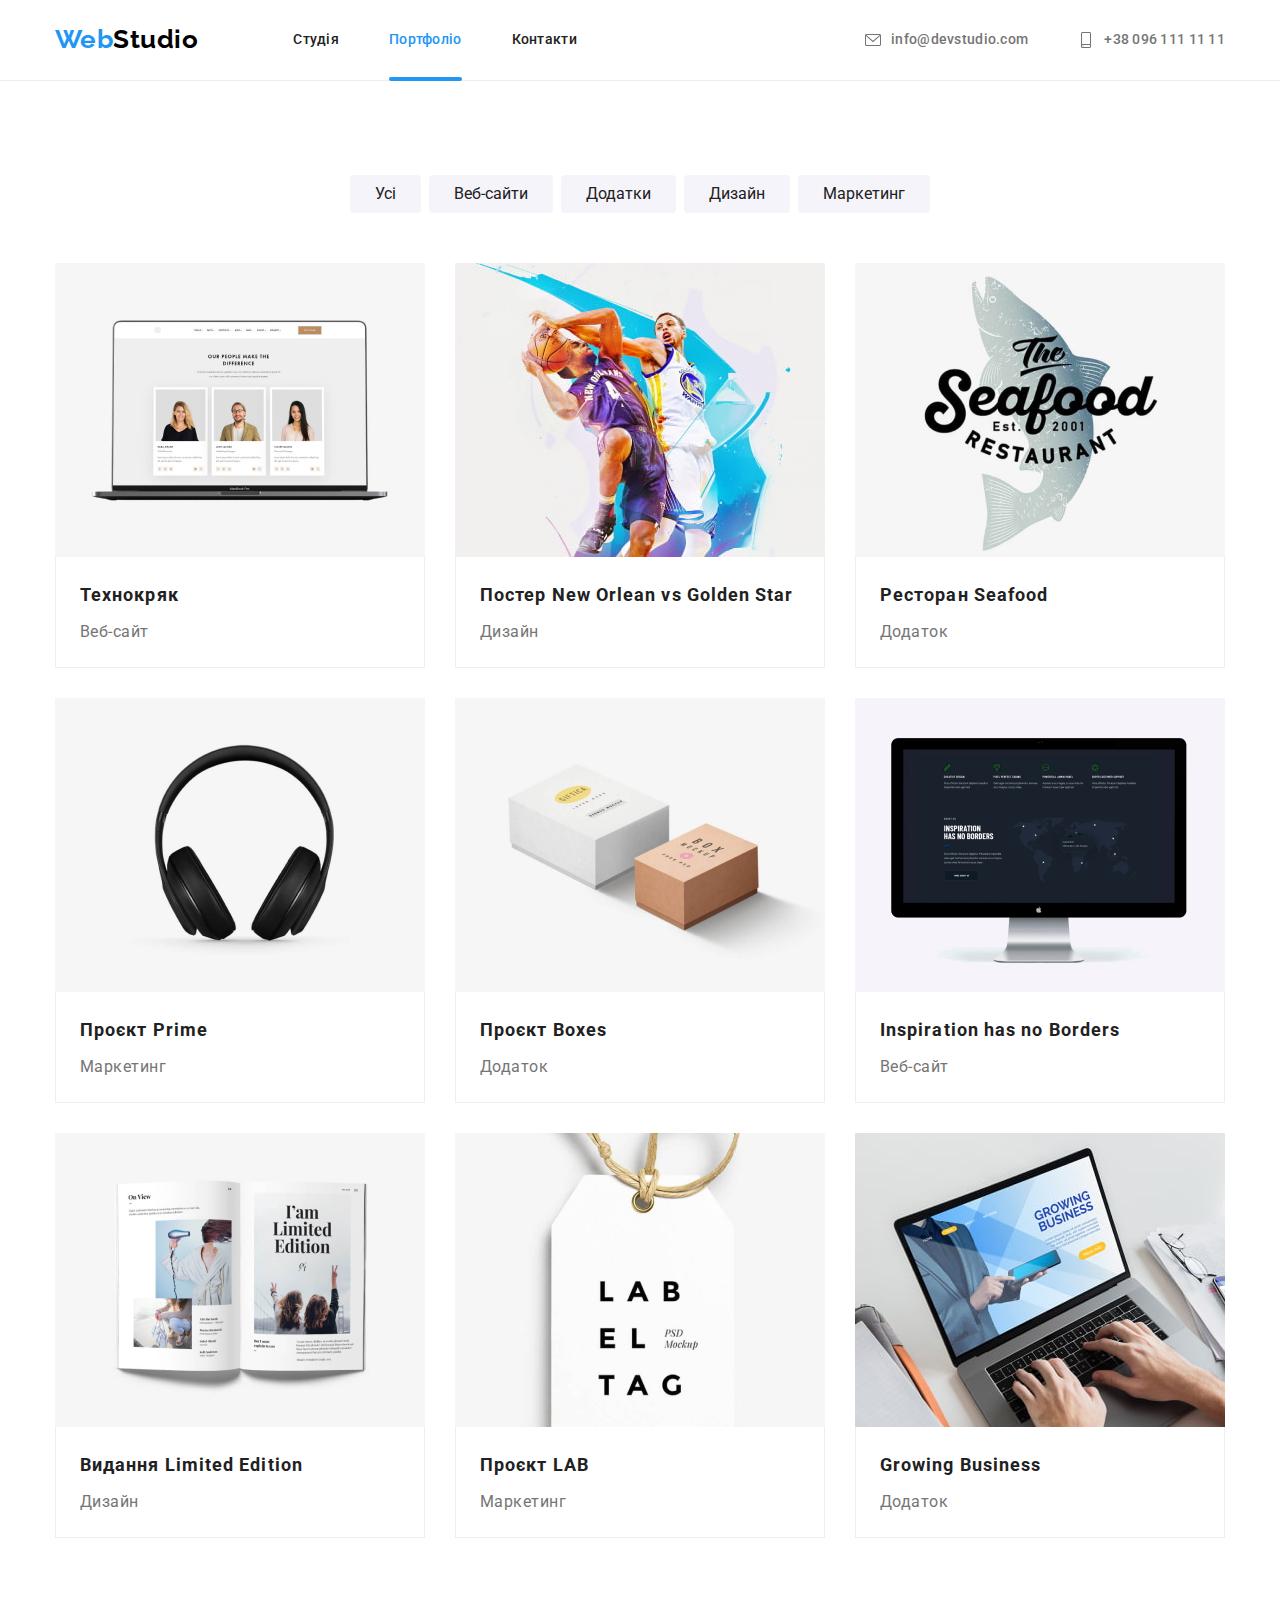
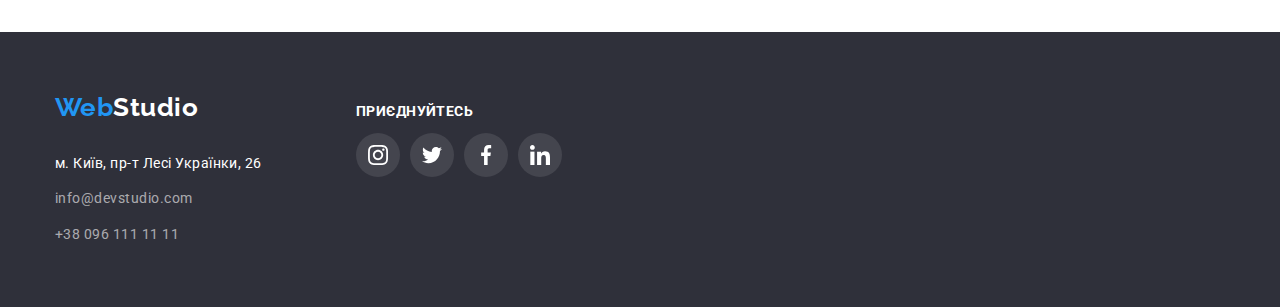
==== portfolio.html @ bc3ecf91 "copy module5" ====
<!DOCTYPE html>
<html lang="uk">
  <head>
    <meta charset="UTF-8" />
    <meta http-equiv="X-UA-Compatible" content="IE=edge" />
    <meta name="viewport" content="width=device-width, initial-scale=1.0" />
    <title>Web studio</title>
    <link rel="preconnect" href="https://fonts.googleapis.com" />
    <link rel="preconnect" href="https://fonts.gstatic.com" crossorigin />
    <link
      href="https://fonts.googleapis.com/css2?family=Raleway:wght@700&family=Roboto:wght@400;500;700;900&display=swap"
      rel="stylesheet"
    />
    <link
      rel="stylesheet"
      href="https://cdnjs.cloudflare.com/ajax/libs/modern-normalize/1.0.0/modern-normalize.min.css"
    />
    <link rel="stylesheet" href="./css/styles.css" />
  </head>

  <body>
    <header class="page-header">
      <div class="container">
        <nav class="page-nav">
          <a href="./index.html" class="logo"
            >Web<span class="logo-black">Studio</span></a
          >
          <ul class="site-nav list">
            <li class="site-nav-item">
              <a href="./index.html" class="link">Студія</a>
            </li>
            <li class="site-nav-item">
              <a href="./portfolio.html" class="link current">Портфоліо</a>
            </li>
            <li class="site-nav-item"><a href="#" class="link">Контакти</a></li>
          </ul>
        </nav>

        <ul class="auth-nav list">
          <li class="auth-nav-item">
            <a href="meilto:info@devstudio.com" class="link">
              <svg class="auth-nav-icon" width="16" height="16">
                <use href="./images/sprite.svg#envelope"></use>
              </svg>
              info@devstudio.com</a
            >
          </li>
          <li class="auth-nav-item">
            <a href="tel:+380961111111" class="link">
              <svg class="auth-nav-icon" width="16" height="16">
                <use href="./images/sprite.svg#smartphone"></use>
              </svg>
              +38 096 111 11 11</a
            >
          </li>
        </ul>
      </div>
    </header>

    <main>
      <section class="page-portfolio">
        <div class="container">
          <h1 class="visually-hidden">Наші роботи</h1>

          <!-- Фільтри -->
          <ul class="page-filter list">
            <li><button type="button" class="filters-button">Усі</button></li>
            <li>
              <button type="button" class="filters-button">Веб-сайти</button>
            </li>
            <li>
              <button type="button" class="filters-button">Додатки</button>
            </li>
            <li>
              <button type="button" class="filters-button">Дизайн</button>
            </li>
            <li>
              <button type="button" class="filters-button">Маркетинг</button>
            </li>
          </ul>

          <!-- Роботи -->
          <ul class="page-works list">
            <li class="works-item">
              <a href="#" class="works-link">
                <img
                  src="./images/project1.jpg"
                  alt="Технокряк"
                  width="370"
                  height="294"
                  class="no-gap"
                />
                <div class="works-wrap">
                  <div class="works-overlay">
                    <p class="overlay-text">
                      Ресурс пропонує комплексні пропозиції з різним рівнем
                      функціоналу та сервісів. Все це дозволить відвідувачу
                      отримати вичерпні відомості про компанію чи приватну
                      особу.
                    </p>
                  </div>
                </div>

                <div class="works-desc-box">
                  <h2 class="works-title">Технокряк</h2>
                  <p class="works-text">Веб-сайт</p>
                </div>
              </a>
            </li>
            <li class="works-item">
              <a href="#" class="works-link">
                <img
                  src="./images/project2.jpg"
                  alt="Постер New Orlean vs Golden Star"
                  width="370"
                  height="294"
                  class="no-gap"
                />
                <div class="works-wrap">
                  <div class="works-overlay">
                    <p class="overlay-text">
                      Ресурс пропонує комплексні пропозиції з різним рівнем
                      функціоналу та сервісів. Все це дозволить відвідувачу
                      отримати вичерпні відомості про компанію чи приватну
                      особу.
                    </p>
                  </div>
                </div>
                <div class="works-desc-box">
                  <h2 class="works-title">Постер New Orlean vs Golden Star</h2>
                  <p class="works-text">Дизайн</p>
                </div>
              </a>
            </li>
            <li class="works-item">
              <a href="#" class="works-link">
                <img
                  src="./images/project3.jpg"
                  alt="Ресторан Seafood"
                  width="370"
                  height="294"
                  class="no-gap"
                />
                <div class="works-wrap">
                  <div class="works-overlay">
                    <p class="overlay-text">
                      Ресурс пропонує комплексні пропозиції з різним рівнем
                      функціоналу та сервісів. Все це дозволить відвідувачу
                      отримати вичерпні відомості про компанію чи приватну
                      особу.
                    </p>
                  </div>
                </div>
                <div class="works-desc-box">
                  <h2 class="works-title">Ресторан Seafood</h2>
                  <p class="works-text">Додаток</p>
                </div>
              </a>
            </li>
            <li class="works-item">
              <a href="#" class="works-link">
                <img
                  src="./images/project4.jpg"
                  alt="Проєкт Prime"
                  width="370"
                  height="294"
                  class="no-gap"
                />
                <div class="works-wrap">
                  <div class="works-overlay">
                    <p class="overlay-text">
                      Ресурс пропонує комплексні пропозиції з різним рівнем
                      функціоналу та сервісів. Все це дозволить відвідувачу
                      отримати вичерпні відомості про компанію чи приватну
                      особу.
                    </p>
                  </div>
                </div>
                <div class="works-desc-box">
                  <h2 class="works-title">Проєкт Prime</h2>
                  <p class="works-text">Маркетинг</p>
                </div>
              </a>
            </li>
            <li class="works-item">
              <a href="#" class="works-link">
                <img
                  src="./images/project5.jpg"
                  alt="Проєкт Boxes"
                  width="370"
                  height="294"
                  class="no-gap"
                /><div class="works-wrap">
                  <div class="works-overlay">
                    <p class="overlay-text">
                      Ресурс пропонує комплексні пропозиції з різним рівнем
                      функціоналу та сервісів. Все це дозволить відвідувачу
                      отримати вичерпні відомості про компанію чи приватну
                      особу.
                    </p>
                  </div>
                </div>
                <div class="works-desc-box">
                  <h2 class="works-title">Проєкт Boxes</h2>
                  <p class="works-text">Додаток</p>
                </div>
              </a>
            </li>
            <li class="works-item">
              <a href="#" class="works-link">
                <img
                  src="./images/project6.jpg"
                  alt="Inspiration has no Borders"
                  width="370"
                  height="294"
                  class="no-gap"
                />
                <div class="works-wrap">
                  <div class="works-overlay">
                    <p class="overlay-text">
                      Ресурс пропонує комплексні пропозиції з різним рівнем
                      функціоналу та сервісів. Все це дозволить відвідувачу
                      отримати вичерпні відомості про компанію чи приватну
                      особу.
                    </p>
                  </div>
                </div>
                <div class="works-desc-box">
                  <h2 class="works-title">Inspiration has no Borders</h2>
                  <p class="works-text">Веб-сайт</p>
                </div>
              </a>
            </li>
            <li class="works-item">
              <a href="#" class="works-link">
                <img
                  src="./images/project7.jpg"
                  alt="Видання Limited Edition"
                  width="370"
                  height="294"
                  class="no-gap"
                />
                <div class="works-wrap">
                  <div class="works-overlay">
                    <p class="overlay-text">
                      Ресурс пропонує комплексні пропозиції з різним рівнем
                      функціоналу та сервісів. Все це дозволить відвідувачу
                      отримати вичерпні відомості про компанію чи приватну
                      особу.
                    </p>
                  </div>
                </div>
                <div class="works-desc-box">
                  <h2 class="works-title">Видання Limited Edition</h2>
                  <p class="works-text">Дизайн</p>
                </div>
              </a>
            </li>
            <li class="works-item">
              <a href="#" class="works-link">
                <img
                  src="./images/project8.jpg"
                  alt="Проєкт LAB"
                  width="370"
                  height="294"
                  class="no-gap"
                />
                <div class="works-wrap">
                  <div class="works-overlay">
                    <p class="overlay-text">
                      Ресурс пропонує комплексні пропозиції з різним рівнем
                      функціоналу та сервісів. Все це дозволить відвідувачу
                      отримати вичерпні відомості про компанію чи приватну
                      особу.
                    </p>
                  </div>
                </div>
                <div class="works-desc-box">
                  <h2 class="works-title">Проєкт LAB</h2>
                  <p class="works-text">Маркетинг</p>
                </div>
              </a>
            </li>
            <li class="works-item">
              <a href="#" class="works-link">
                <img
                  src="./images/project9.jpg"
                  alt="Growing Business"
                  width="370"
                  height="294"
                  class="no-gap"
                />
                <div class="works-wrap">
                  <div class="works-overlay">
                    <p class="overlay-text">
                      Ресурс пропонує комплексні пропозиції з різним рівнем
                      функціоналу та сервісів. Все це дозволить відвідувачу
                      отримати вичерпні відомості про компанію чи приватну
                      особу.
                    </p>
                  </div>
                </div>
                <div class="works-desc-box">
                  <h2 class="works-title">Growing Business</h2>
                  <p class="works-text">Додаток</p>
                </div>
              </a>
            </li>
          </ul>
        </div>
      </section>
    </main>

    <!-- Футер з адресою -->
    <footer class="footer">
      <div class="container">
        <div>
          <a href="./index.html" class="logo"
            >Web<span class="logo-white">Studio</span></a
          >
          <address>
            <ul class="list">
              <li>
                <a
                  href="https://goo.gl/maps/CPtrU1FHBa2aNyZL9"
                  target="_blank"
                  rel="noopener noreferrer nofollow"
                  class="adress-link"
                >
                  м. Київ, пр-т Лесі Українки, 26</a
                >
              </li>
              <li>
                <a href="mailto:info@devstudio.com" class="mail-link"
                  >info@devstudio.com</a
                >
              </li>
              <li>
                <a href="tel:+380961111111" class="tel-link"
                  >+38 096 111 11 11</a
                >
              </li>
            </ul>
          </address>
        </div>

        <div class="footer-socials">
          <p>приєднуйтесь</p>
          <ul class="list">
            <li>
              <a class="socials-link" href="#"
                ><svg class="socials-icon" width="20" height="20">
                  <use href="./images/sprite.svg#instagram"></use>
                </svg>
              </a>
            </li>
            <li>
              <a class="socials-link" href="#"
                ><svg class="socials-icon" width="20" height="20">
                  <use href="./images/sprite.svg#twitter"></use>
                </svg>
              </a>
            </li>
            <li>
              <a class="socials-link" href="#"
                ><svg class="socials-icon" width="20" height="20">
                  <use href="./images/sprite.svg#facebook"></use>
                </svg>
              </a>
            </li>
            <li>
              <a class="socials-link" href="#"
                ><svg class="socials-icon" width="20" height="20">
                  <use href="./images/sprite.svg#linkedin"></use>
                </svg>
              </a>
            </li>
          </ul>
        </div>
      </div>
    </footer>
  </body>
</html>
---- css/styles.css ----
:root {
  --font-color: #757575;
  --title-font-color: #212121;
  --site-accent-color: #2196f3;
  --bg-active-button: #188ce8;
  --logo-color-white: #ffffff;
  --logo-color-black: #000000;
  --hero-title-color: #ffffff;
  --background-color: #ffffff;
  --hero-background-color: #2f303a;
  --team-background-color: #f5f4fa;
  --icon-fill-color: #afb1b8;
  --page-transition: 250ms cubic-bezier(0.4, 0, 0.2, 1);
}
body {
  font-family: 'Roboto', sans-serif;
  color: var(--font-color);
  letter-spacing: 0.03em;
  background-color: var(--background-color);
}
.list {
  margin: 0;
  padding-left: 0;
  list-style-type: none;
}
.visually-hidden {
  position: absolute;
  white-space: nowrap;
  width: 1px;
  height: 1px;
  overflow: hidden;
  border: 0;
  padding: 0;
  clip: rect(0 0 0 0);
  clip-path: inset(50%);
  margin: -1px;
}
.no-gap {
  display: block;
}
.container {
  width: 1200px;
  padding-left: 15px;
  padding-right: 15px;
  margin-left: auto;
  margin-right: auto;
}

/* header, nav, auth */
.page-header {
  border-bottom: 1px solid #ececec;
}
.page-header > .container {
  display: flex;
  justify-content: space-between;
  align-items: center;
}
.page-nav {
  display: flex;
  gap: 95px;
  align-items: center;
}
.logo {
  font-family: 'Raleway';
  font-weight: 700;
  font-size: 26px;
  line-height: 1.2;
  text-decoration: none;
  color: var(--site-accent-color);
}
.page-nav .logo {
  display: inline-block;
  padding-top: 24px;
  padding-bottom: 25px;
}
.logo-black {
  color: var(--logo-color-black);
}
.logo-white {
  color: var(--logo-color-white);
}
.link {
  font-weight: 500;
  font-size: 14px;
  line-height: 1.14;
  letter-spacing: 0.02em;
  text-decoration-line: none;
}
.page-header .link {
  display: inline-block;
  padding-top: 32px;
  padding-bottom: 32px;
}
.site-nav {
  display: flex;
  gap: 50px;
}
.auth-nav {
  display: flex;
  gap: 50px;
}
.site-nav .link {
  position: relative;
  color: var(--title-font-color);
  transition: color var(--page-transition);
}
.auth-nav .link {
  color: var(--font-color);
  display: flex;
  align-items: center;
  gap: 10px;
  transition: color var(--page-transition);
}
.site-nav .link:hover,
.site-nav .link:focus,
.site-nav .current,
.auth-nav .link:hover,
.auth-nav .link:focus {
  color: var(--site-accent-color);
}
.site-nav .current::after {
position: absolute;
content: '';
display:block;
width: 100%;
height: 4px;
background: var(--site-accent-color);
border-radius: 2px;
bottom: -1px;
}

.auth-nav-icon {
  fill: currentColor;
}
.auth-nav-icon:hover {
  fill: var(--site-accent-color);
}
/* hero */
.hero {
  background-color: var(--hero-background-color);
  padding-top: 200px;
  padding-bottom: 200px;
  width: 1600px;
  margin-left: auto;
  margin-right: auto;
  background-image: -webkit-linear-gradient(
      rgba(47, 48, 58, 0.4),
      rgba(47, 48, 58, 0.4)
    ),
    url(../images/hero-bg.jpg);
  background-repeat: no-repeat;
  background-position: center;
}
.hero > .container {
  text-align: center;
}
.hero-title {
  width: 696px;
  font-weight: 900;
  font-size: 44px;
  line-height: 1.36;
  letter-spacing: 0.06em;
  text-transform: uppercase;
  color: var(--hero-title-color);
  margin-right: auto;
  margin-left: auto;
  margin-top: 0;
  margin-bottom: 30px;
}
.hero-button {
  font-family: inherit;
  padding: 10px 24px;
  background-color: var(--site-accent-color);
  box-shadow: 0px 4px 4px rgba(0, 0, 0, 0.15);
  border-radius: 4px;
  font-weight: 700;
  font-size: 16px;
  line-height: 1.88;
  letter-spacing: 0.06em;
  text-align: center;
  color: var(--hero-title-color);
  cursor: pointer;
  border: none;
  transition: background-color var(--page-transition);
}
.hero-button:hover,
.hero-button:focus {
  background-color: var(--bg-active-button);
}

/* features */
.features {
  padding-top: 94px;
}
.features-list {
  display: flex;
  gap: 30px;
}
.features-list > li {
  flex-basis: calc((100% - 3 * 30px) / 4);
}
.features-title {
  font-size: 14px;
  line-height: 1.14;
  text-transform: uppercase;
  color: var(--title-font-color);
  margin-top: 0;
  margin-bottom: 10px;
}
.features-text {
  font-size: 14px;
  line-height: 1.71;
  margin: 0;
}
.features .thumb {
  width: 270px;
  height: 120px;
  background: var(--team-background-color);
  border-radius: 4px;
  margin-bottom: 30px;
  display: flex;
  justify-content: center;
  align-items: center;
}

/* Box */
.box {
  padding-top: 94px;
  padding-bottom: 94px;
}
.box .list {
  display: flex;
  gap: 30px;
}
.box-list-item {
  position: relative;
  flex-basis: calc((100% - 3 * 30px) / 4);
}
.box-list-item > div {
  position: absolute;
  bottom: 0;
  width: 100%;
  
  background: rgba(47, 48, 58, 0.8);
  padding-top: 27px;
  padding-bottom: 27px;
  
}
.box-list-item p {
font-weight: 700;
font-size: 14px;
line-height: calc(16/14);
text-transform: uppercase;
color: var(--hero-title-color);
margin-top: 0;
margin-bottom: 0;
text-align: center;
}
/* team */
.team {
  background-color: var(--team-background-color);
  padding: 94px 0px;
}
.box-title,
.team-title {
  font-size: 36px;
  line-height: 1.17;
  text-align: center;
  color: var(--title-font-color);
  margin-top: 0;
  margin-bottom: 50px;
}
.team > .container > .list {
  display: flex;
  gap: 30px;
}
.team-card {
  box-shadow: 0px 1px 3px rgba(0, 0, 0, 0.12), 0px 1px 1px rgba(0, 0, 0, 0.14),
    0px 2px 1px rgba(0, 0, 0, 0.2);
  border-bottom-left-radius: 4px;
  border-bottom-right-radius: 4px;
  background: var(--background-color);
  flex-basis: calc((100% - 3 * 30px) / 4);
}
.team-card-title {
  padding-top: 30px;
  padding-bottom: 30px;
}
.team-name {
  font-weight: 500;
  font-size: 16px;
  line-height: 1.2;
  text-align: center;
  color: var(--title-font-color);
  margin-top: 0;
  margin-bottom: 10px;
}
.team-text {
  text-align: center;
  margin-top: 0;
  margin-bottom: 16px;
}
.team-card-title .list {
  display: flex;
  gap: 10px;
  justify-content: center;
}
.socials-link {
  display: flex;
  justify-content: center;
  align-items: center;
  width: 44px;
  height: 44px;
  border-radius: 50%;
  transition: background-color var(--page-transition);
}
.socials-link:hover,
.socials-link:focus {
  background-color: var(--site-accent-color);
}
.team .socials-icon {
  fill: var(--icon-fill-color);
  transition: fill var(--page-transition);
}
.socials-link:hover .socials-icon,
.socials-link:focus .socials-icon {
  fill: var(--logo-color-white);
}
/* clients */
.clients {
  padding-top: 94px;
  padding-bottom: 94px;
}
.clients-title {
  margin-top: 0;
  margin-bottom: 50px;
  font-weight: 700;
  font-size: 36px;
  line-height: calc(42 / 36);
  text-align: center;
  color: var(--title-font-color);
}
.clients-list {
  display: flex;
  gap: 30px;
}
.clients-link {
  width: 170px;
  height: 92px;
  border: 1px solid var(--icon-fill-color);
  border-radius: 4px;
  display: flex;
  justify-content: center;
  align-items: center;
  transition: border-color var(--page-transition);
}
.clients-icon {
  fill: var(--icon-fill-color);
  transition: fill var(--page-transition);
}
.clients-link:hover .clients-icon,
.clients-link:focus .clients-icon {
  fill: var(--site-accent-color);
}
.clients-link:hover,
.clients-link:focus {
  border-color: var(--site-accent-color);
}
/* portfolio */
.page-portfolio {
  padding-top: 94px;
  padding-bottom: 94px;
}
.page-filter {
  display: flex;
  justify-content: center;
  gap: 8px;
}
.filters-button {
  font-family: inherit;
  font-size: 16px;
  line-height: 1.62;
  text-align: center;
  color: var(--title-font-color);
  background-color: var(--team-background-color);
  cursor: pointer;
  border-radius: 4px;
  padding: 6px 25px;
  border: none;
  transition: color var(--page-transition),
    background-color var(--page-transition), box-shadow var(--page-transition);
}
.filters-button:hover,
.filters-button:focus {
  color: var(--hero-title-color);
  background-color: var(--site-accent-color);
  box-shadow: 0px 3px 1px rgba(0, 0, 0, 0.1), 0px 1px 2px rgba(0, 0, 0, 0.08),
    0px 2px 2px rgba(0, 0, 0, 0.12);
}

/* works */
.page-works {
  margin-top: 50px;
  display: flex;
  gap: 30px;
  flex-wrap: wrap;
}
.works-item {
  flex-basis: calc((100% - 2 * 30px) / 3);
}
.works-link {
  position: relative;
  display: block;
  text-decoration-line: none;
  transition: box-shadow var(--page-transition);
  
}
.works-link:hover,
.works-link:focus {
  box-shadow: 0px 1px 1px rgba(0, 0, 0, 0.12), 0px 4px 4px rgba(0, 0, 0, 0.06),
    1px 4px 6px rgba(0, 0, 0, 0.16);

}
.works-wrap {
position: absolute;
top: 0;
left: 0;
width: 100%;
height: 294px;
overflow: hidden;
}

.works-overlay {
position: absolute;
top: 0;
left: 0;
width: 100%;
height: 100%;
display: flex;
padding-left: 24px;
padding-right: 24px;
align-items: center;
transform: translateY(101%);
background-color: rgba(33, 150, 243, 0.9);
transition: transform var(--page-transition);
}

.overlay-text {
font-weight: 400;
font-size: 18px;
line-height: calc(28/18);
color: var(--hero-title-color);
margin-top: 0;
margin-bottom: 0;
}

.works-link:hover .works-overlay,
.works-link:focus .works-overlay {
  transform: translateY(0);
}
.works-desc-box {
  padding: 20px 24px;
  border-right: 1px solid #eeeeee;
  border-left: 1px solid #eeeeee;
  border-bottom: 1px solid #eeeeee;
}
.works-title {
  font-weight: 700;
  font-size: 18px;
  line-height: 2;
  letter-spacing: 0.06em;
  color: var(--title-font-color);
  margin-top: 0;
  margin-bottom: 4px;
}
.works-text {
  color: var(--font-color);
  font-weight: 400;
  font-size: 16px;
  line-height: 1.88;
  margin: 0;
}
/* footer */
.footer {
  background-color: var(--hero-background-color);
  padding-top: 60px;
  padding-bottom: 60px;
}
.footer .container {
  display: flex;
  align-items: baseline;
  gap: 70px;
}
.footer address {
  margin-top: 28px;
  width: 231px;
}
.footer address li {
  margin-bottom: 12px;
}
.footer address li:last-child {
  margin-bottom: 0;
}
.adress-link {
  color: var(--hero-title-color);
}

.mail-link,
.tel-link {
  color: rgb(255, 255, 255, 0.6);
}

.adress-link,
.mail-link,
.tel-link {
  font-style: normal;
  font-size: 14px;
  line-height: 1.71;
  text-decoration-line: none;
}
.footer-socials p {
  font-weight: 700;
  font-size: 14px;
  line-height: calc(16 / 14);
  letter-spacing: 0.03em;
  text-transform: uppercase;
  color: var(--hero-title-color);
  margin-top: 0;
}
.footer-socials ul {
  display: flex;
  gap: 10px;
}
.footer-socials .socials-link {
  background-color: rgba(255, 255, 255, 0.1);
}
.footer-socials .socials-icon {
  fill: var(--hero-title-color);
}
.footer-socials .socials-link:hover,
.footer-socials .socials-link:focus {
  background-color: var(--site-accent-color);
}

/* Modal window*/
.backdrop {
  position: fixed;
  top: 0;
  left: 0;
  width: 100vw;
  height: 100vh;
  background-color: rgba(0, 0, 0, 0.2);
  transform: scale(1);
  transition: opacity var(--page-transition), visibility var(--page-transition);
}
.modal {
  position: absolute;
  left: 50%;
  top: 50%;
  transform: translate(-50%, -50%) scale(1);
  width: 528px;
  height: 581px;
  background-color: var(--background-color);
  box-shadow: 0px 1px 3px rgba(0, 0, 0, 0.12), 0px 1px 1px rgba(0, 0, 0, 0.14),
    0px 2px 1px rgba(0, 0, 0, 0.2);
  border-radius: 4px;
  transition: transform var(--page-transition);
}

.is-hidden {
  opacity: 0;
  visibility: hidden;
  pointer-events: none;
}
.is-hidden .modal {
  transform: translate(-50%, -50%) scale(0);
}
.modal-btn {
  position: absolute;
  right: 8px;
  top: 8px;
  display: flex;
  justify-content: center;
  align-items: center;
  width: 30px;
  height: 30px;
  border: 1px solid rgba(0, 0, 0, 0.1);
  border-radius: 50%;
  background-color: var(--background-color);
  cursor: pointer;
}
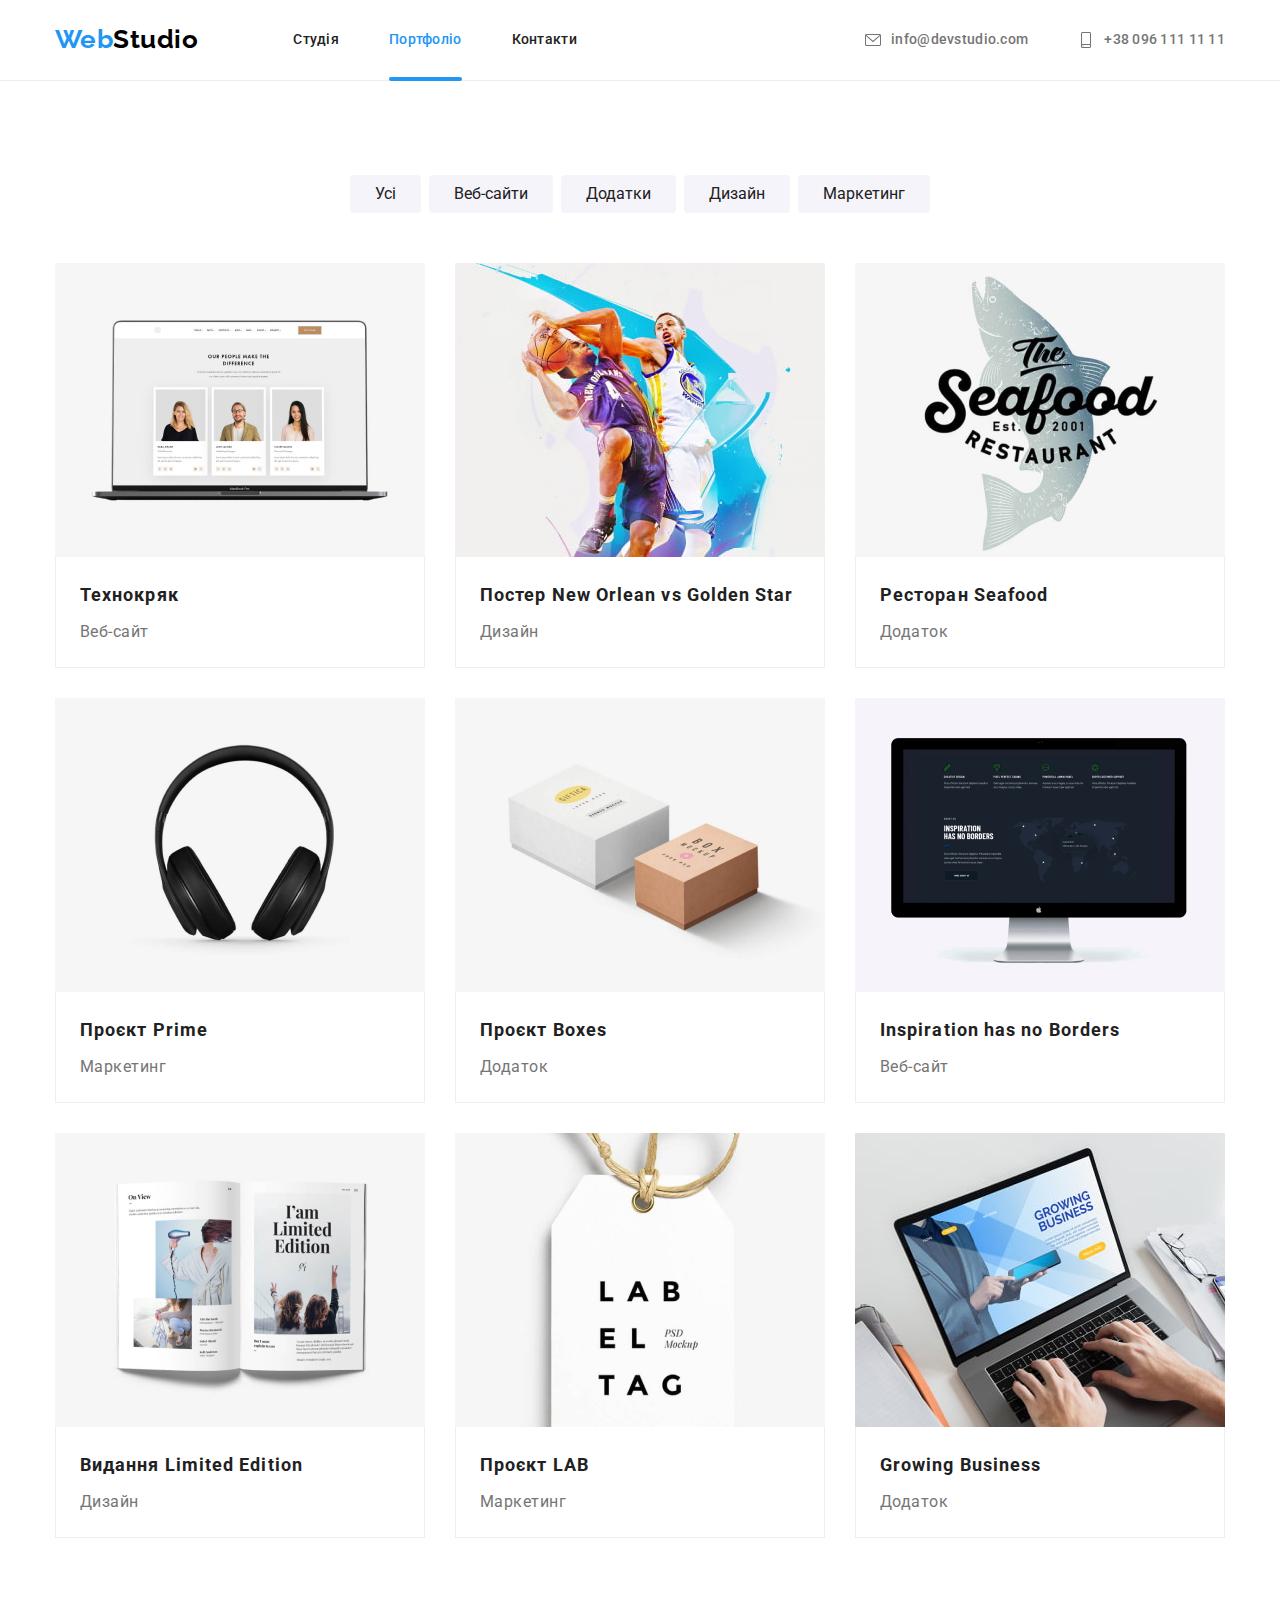
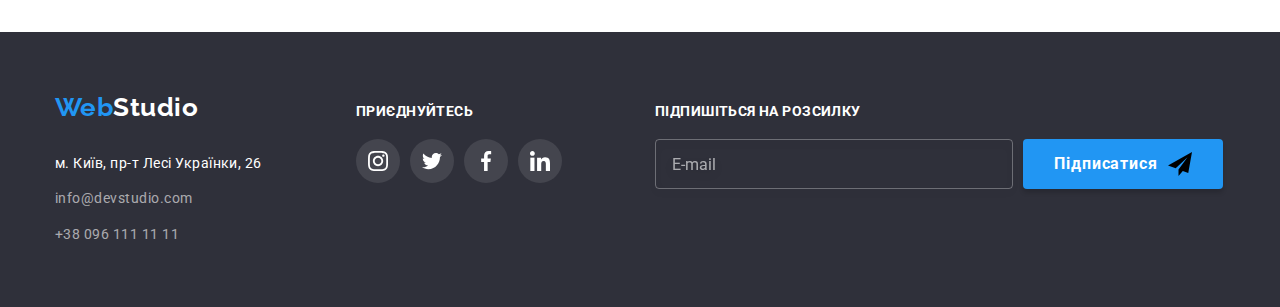
==== commit 55038478: "form subscribe" ====
--- a/portfolio.html
+++ b/portfolio.html
@@ -377,6 +377,27 @@
             </li>
           </ul>
         </div>
+        <form action="javascript:void(0);" class="footer-subscribe-form">
+          <label for="email" class="subscribe-label"
+            >Підпишіться на розсилку</label
+          >
+          <div>
+            <input
+              type="email"
+              name="email"
+              id="email"
+              placeholder="E-mail"
+              class="subscribe-input"
+              required
+            />
+            <button type="submit" class="subscribe-btn">
+              Підписатися
+              <svg class="subscribe-btn-icon" width="24" height="24">
+                <use href="./images/sprite.svg#icon-send"></use>
+              </svg>
+            </button>
+          </div>
+        </form>
       </div>
     </footer>
   </body>
--- a/css/styles.css
+++ b/css/styles.css
@@ -10,7 +10,7 @@
   --hero-background-color: #2f303a;
   --team-background-color: #f5f4fa;
   --icon-fill-color: #afb1b8;
-  --page-transition: 250ms cubic-bezier(0.4, 0, 0.2, 1);
+  --page-transition: 1250ms cubic-bezier(0.4, 0, 0.2, 1);
 }
 body {
   font-family: 'Roboto', sans-serif;
@@ -119,22 +119,24 @@
   color: var(--site-accent-color);
 }
 .site-nav .current::after {
-position: absolute;
-content: '';
-display:block;
-width: 100%;
-height: 4px;
-background: var(--site-accent-color);
-border-radius: 2px;
-bottom: -1px;
+  position: absolute;
+  content: '';
+  display: block;
+  width: 100%;
+  height: 4px;
+  background: var(--site-accent-color);
+  border-radius: 2px;
+  bottom: -1px;
 }
 
 .auth-nav-icon {
   fill: currentColor;
 }
-.auth-nav-icon:hover {
+
+/* .auth-nav-icon:hover {
   fill: var(--site-accent-color);
-}
+} */
+
 /* hero */
 .hero {
   background-color: var(--hero-background-color);
@@ -240,21 +242,20 @@
   position: absolute;
   bottom: 0;
   width: 100%;
-  
+
   background: rgba(47, 48, 58, 0.8);
   padding-top: 27px;
   padding-bottom: 27px;
-  
 }
 .box-list-item p {
-font-weight: 700;
-font-size: 14px;
-line-height: calc(16/14);
-text-transform: uppercase;
-color: var(--hero-title-color);
-margin-top: 0;
-margin-bottom: 0;
-text-align: center;
+  font-weight: 700;
+  font-size: 14px;
+  line-height: calc(16 / 14);
+  text-transform: uppercase;
+  color: var(--hero-title-color);
+  margin-top: 0;
+  margin-bottom: 0;
+  text-align: center;
 }
 /* team */
 .team {
@@ -413,45 +414,43 @@
   display: block;
   text-decoration-line: none;
   transition: box-shadow var(--page-transition);
-  
 }
 .works-link:hover,
 .works-link:focus {
   box-shadow: 0px 1px 1px rgba(0, 0, 0, 0.12), 0px 4px 4px rgba(0, 0, 0, 0.06),
     1px 4px 6px rgba(0, 0, 0, 0.16);
-
 }
 .works-wrap {
-position: absolute;
-top: 0;
-left: 0;
-width: 100%;
-height: 294px;
-overflow: hidden;
+  position: absolute;
+  top: 0;
+  left: 0;
+  width: 100%;
+  height: 294px;
+  overflow: hidden;
 }
 
 .works-overlay {
-position: absolute;
-top: 0;
-left: 0;
-width: 100%;
-height: 100%;
-display: flex;
-padding-left: 24px;
-padding-right: 24px;
-align-items: center;
-transform: translateY(101%);
-background-color: rgba(33, 150, 243, 0.9);
-transition: transform var(--page-transition);
+  position: absolute;
+  top: 0;
+  left: 0;
+  width: 100%;
+  height: 100%;
+  display: flex;
+  padding-left: 24px;
+  padding-right: 24px;
+  align-items: center;
+  transform: translateY(101%);
+  background-color: rgba(33, 150, 243, 0.9);
+  transition: transform var(--page-transition);
 }
 
 .overlay-text {
-font-weight: 400;
-font-size: 18px;
-line-height: calc(28/18);
-color: var(--hero-title-color);
-margin-top: 0;
-margin-bottom: 0;
+  font-weight: 400;
+  font-size: 18px;
+  line-height: calc(28 / 18);
+  color: var(--hero-title-color);
+  margin-top: 0;
+  margin-bottom: 0;
 }
 
 .works-link:hover .works-overlay,
@@ -489,7 +488,7 @@
 .footer .container {
   display: flex;
   align-items: baseline;
-  gap: 70px;
+  /* gap: 70px; */
 }
 .footer address {
   margin-top: 28px;
@@ -518,6 +517,9 @@
   line-height: 1.71;
   text-decoration-line: none;
 }
+.footer-socials {
+  margin-left: 70px;
+}
 .footer-socials p {
   font-weight: 700;
   font-size: 14px;
@@ -526,6 +528,7 @@
   text-transform: uppercase;
   color: var(--hero-title-color);
   margin-top: 0;
+  margin-bottom: 20px;
 }
 .footer-socials ul {
   display: flex;
@@ -541,6 +544,82 @@
 .footer-socials .socials-link:focus {
   background-color: var(--site-accent-color);
 }
+
+/* ----------------------------Форма для підписки */
+.footer-subscribe-form {
+margin-left: 93px;
+}
+
+.subscribe-label {
+  display: block;
+  margin-bottom: 20px;
+  font-weight: 700;
+  font-size: 14px;
+  line-height: calc(16 / 14);
+  letter-spacing: 0.03em;
+  text-transform: uppercase;
+
+  color: var(--hero-title-color);
+}
+.footer-subscribe-form > div {
+  display: flex;
+}
+
+.subscribe-input {
+width: 358px;
+height: 50px;
+margin-right: 10px;
+padding-left: 16px;
+border: 1px solid rgba(255, 255, 255, 0.3);
+filter: drop-shadow(0px 4px 4px rgba(0, 0, 0, 0.15));
+border-radius: 4px;
+background-color: transparent;
+font-weight: 400;
+font-size: 16px;
+line-height: calc(20/16);
+color: var(--hero-title-color);
+outline: none;
+/* caret-color: #2196f3; */
+}
+
+.subscribe-input::placeholder {
+font-weight: 400;
+font-size: 16px;
+line-height: calc(20/16);
+color: rgba(255, 255, 255, 0.6);
+}
+
+.subscribe-btn {
+display: flex;
+justify-content: center;
+align-items: center;
+text-align: center;
+gap: 10px;
+width: 200px;
+height: 50px;
+
+font-weight: 700;
+font-size: 16px;
+line-height: calc(30/16);
+letter-spacing: 0.06em;
+
+color: var(--hero-title-color);
+background: var(--site-accent-color);
+box-shadow: 0px 4px 4px rgba(0, 0, 0, 0.15);
+border-radius: 4px;
+cursor: pointer;
+border: none;
+transition: background-color var(--page-transition);
+}
+
+.subscribe-btn:hover,
+.subscribe-btn:focus {
+  background-color: var(--bg-active-button);
+}
+/* 
+.subscribe-btn-icon {
+  fill: currentColor;
+} */
 
 /* Modal window*/
 .backdrop {
@@ -575,7 +654,7 @@
 .is-hidden .modal {
   transform: translate(-50%, -50%) scale(0);
 }
-.modal-btn {
+.modal-close-btn {
   position: absolute;
   right: 8px;
   top: 8px;
@@ -588,4 +667,14 @@
   border-radius: 50%;
   background-color: var(--background-color);
   cursor: pointer;
-}
+  transition: color var(--page-transition);
+}
+
+.modal-close-btn:hover,
+.modal-close-btn:focus {
+color:var(--site-accent-color);
+}
+
+.close-svg {
+  fill: currentColor;
+}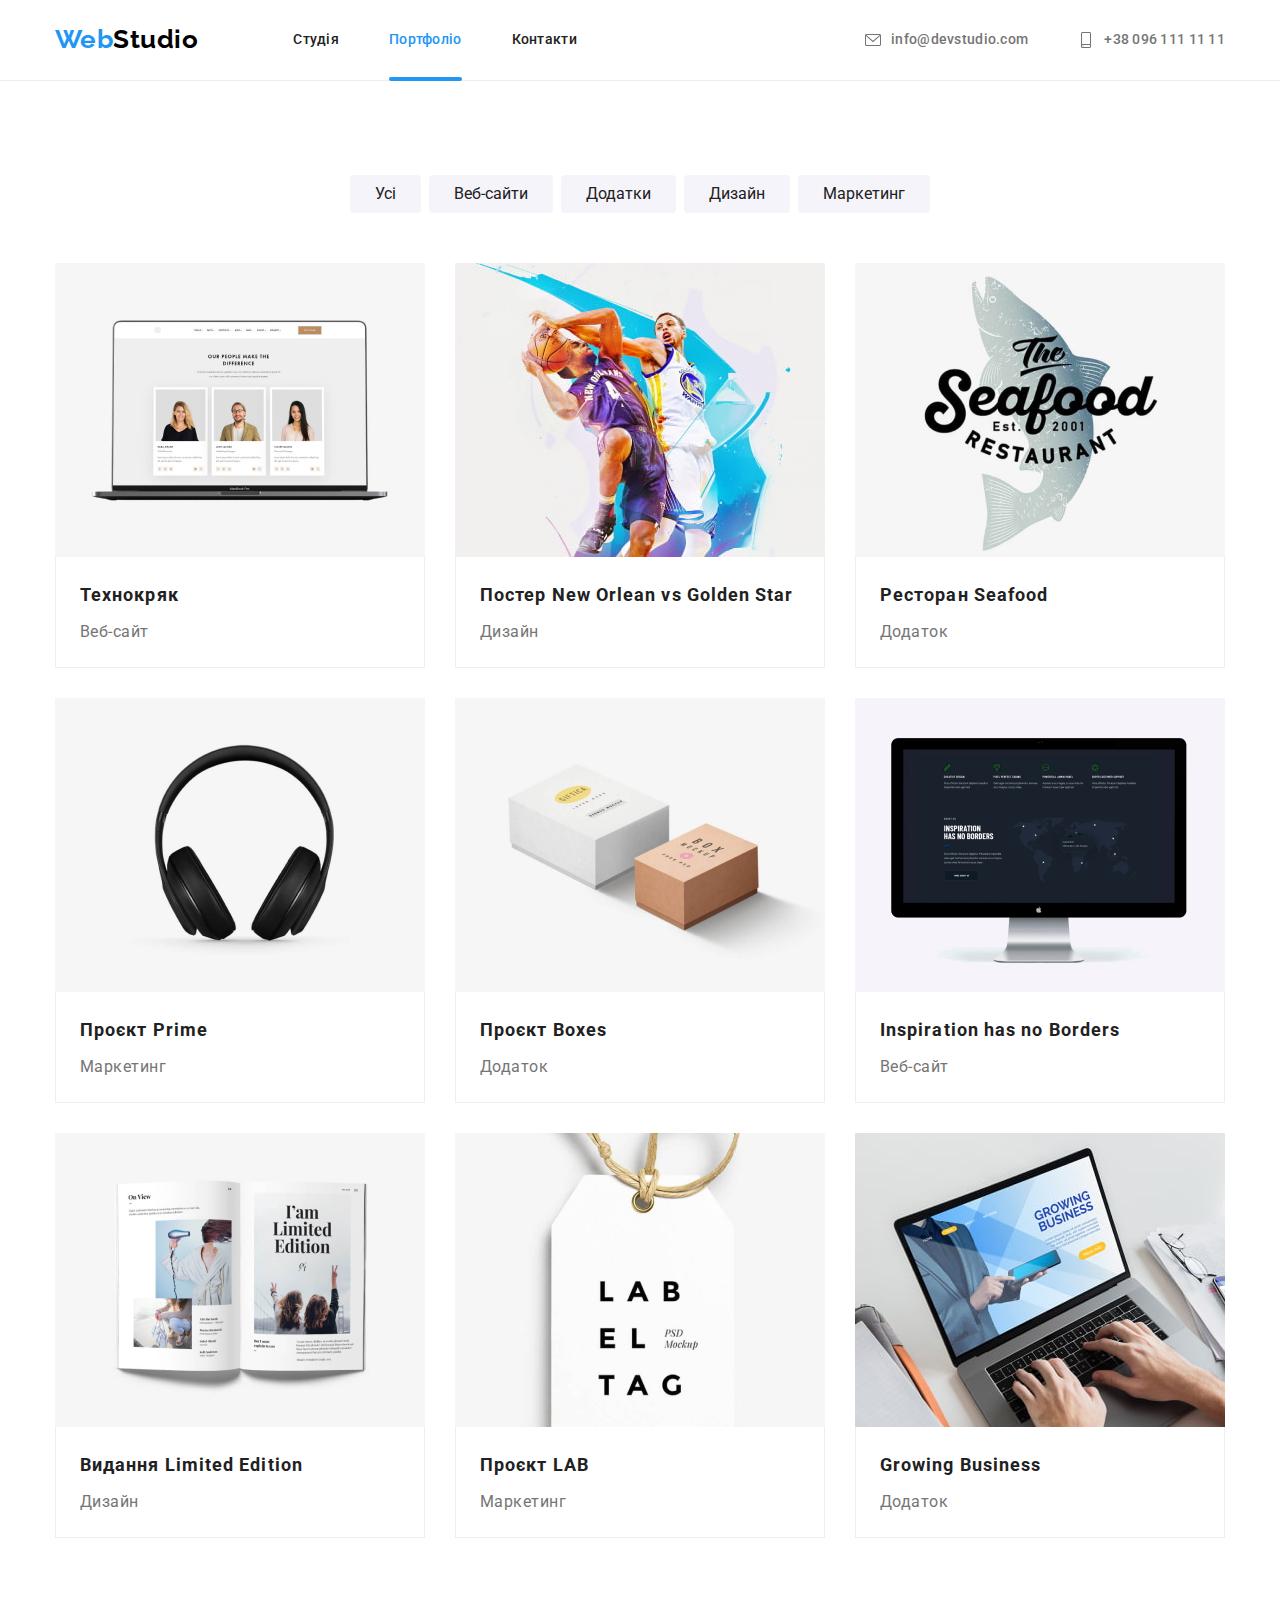
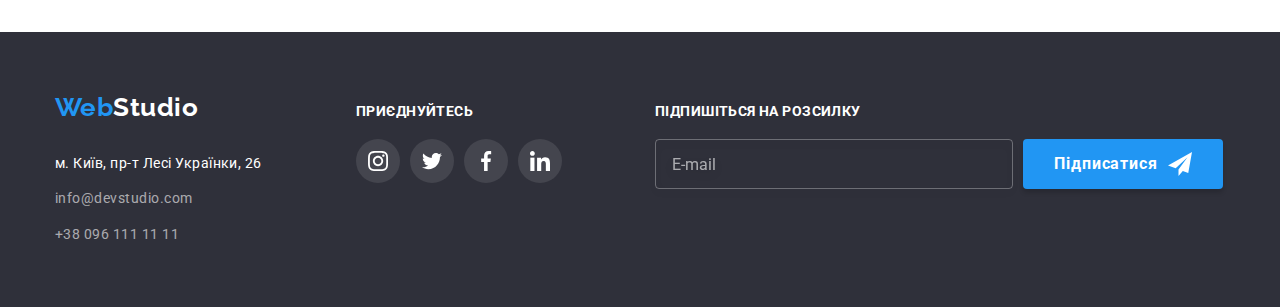
==== commit 91ff418a: "на перевірку" ====
--- a/portfolio.html
+++ b/portfolio.html
@@ -40,7 +40,7 @@
           <li class="auth-nav-item">
             <a href="meilto:info@devstudio.com" class="link">
               <svg class="auth-nav-icon" width="16" height="16">
-                <use href="./images/sprite.svg#envelope"></use>
+                <use href="./images/icons.svg#envelope"></use>
               </svg>
               info@devstudio.com</a
             >
@@ -48,7 +48,7 @@
           <li class="auth-nav-item">
             <a href="tel:+380961111111" class="link">
               <svg class="auth-nav-icon" width="16" height="16">
-                <use href="./images/sprite.svg#smartphone"></use>
+                <use href="./images/icons.svg#smartphone"></use>
               </svg>
               +38 096 111 11 11</a
             >
@@ -190,7 +190,8 @@
                   width="370"
                   height="294"
                   class="no-gap"
-                /><div class="works-wrap">
+                />
+                <div class="works-wrap">
                   <div class="works-overlay">
                     <p class="overlay-text">
                       Ресурс пропонує комплексні пропозиції з різним рівнем
@@ -350,28 +351,28 @@
             <li>
               <a class="socials-link" href="#"
                 ><svg class="socials-icon" width="20" height="20">
-                  <use href="./images/sprite.svg#instagram"></use>
+                  <use href="./images/icons.svg#instagram"></use>
                 </svg>
               </a>
             </li>
             <li>
               <a class="socials-link" href="#"
                 ><svg class="socials-icon" width="20" height="20">
-                  <use href="./images/sprite.svg#twitter"></use>
+                  <use href="./images/icons.svg#twitter"></use>
                 </svg>
               </a>
             </li>
             <li>
               <a class="socials-link" href="#"
                 ><svg class="socials-icon" width="20" height="20">
-                  <use href="./images/sprite.svg#facebook"></use>
+                  <use href="./images/icons.svg#facebook"></use>
                 </svg>
               </a>
             </li>
             <li>
               <a class="socials-link" href="#"
                 ><svg class="socials-icon" width="20" height="20">
-                  <use href="./images/sprite.svg#linkedin"></use>
+                  <use href="./images/icons.svg#linkedin"></use>
                 </svg>
               </a>
             </li>
@@ -393,7 +394,7 @@
             <button type="submit" class="subscribe-btn">
               Підписатися
               <svg class="subscribe-btn-icon" width="24" height="24">
-                <use href="./images/sprite.svg#icon-send"></use>
+                <use href="./images/icons.svg#icon-send"></use>
               </svg>
             </button>
           </div>
--- a/css/styles.css
+++ b/css/styles.css
@@ -10,7 +10,7 @@
   --hero-background-color: #2f303a;
   --team-background-color: #f5f4fa;
   --icon-fill-color: #afb1b8;
-  --page-transition: 1250ms cubic-bezier(0.4, 0, 0.2, 1);
+  --page-transition: 250ms cubic-bezier(0.4, 0, 0.2, 1);
 }
 body {
   font-family: 'Roboto', sans-serif;
@@ -547,7 +547,7 @@
 
 /* ----------------------------Форма для підписки */
 .footer-subscribe-form {
-margin-left: 93px;
+  margin-left: 93px;
 }
 
 .subscribe-label {
@@ -566,60 +566,59 @@
 }
 
 .subscribe-input {
-width: 358px;
-height: 50px;
-margin-right: 10px;
-padding-left: 16px;
-border: 1px solid rgba(255, 255, 255, 0.3);
-filter: drop-shadow(0px 4px 4px rgba(0, 0, 0, 0.15));
-border-radius: 4px;
-background-color: transparent;
-font-weight: 400;
-font-size: 16px;
-line-height: calc(20/16);
-color: var(--hero-title-color);
-outline: none;
-/* caret-color: #2196f3; */
+  width: 358px;
+  height: 50px;
+  margin-right: 10px;
+  padding-left: 16px;
+  border: 1px solid rgba(255, 255, 255, 0.3);
+  filter: drop-shadow(0px 4px 4px rgba(0, 0, 0, 0.15));
+  border-radius: 4px;
+  background-color: transparent;
+  font-weight: 400;
+  font-size: 16px;
+  line-height: calc(20 / 16);
+  color: var(--hero-title-color);
+  outline: none;
 }
 
 .subscribe-input::placeholder {
-font-weight: 400;
-font-size: 16px;
-line-height: calc(20/16);
-color: rgba(255, 255, 255, 0.6);
+  font-weight: 400;
+  font-size: 16px;
+  line-height: calc(20 / 16);
+  color: rgba(255, 255, 255, 0.6);
 }
 
 .subscribe-btn {
-display: flex;
-justify-content: center;
-align-items: center;
-text-align: center;
-gap: 10px;
-width: 200px;
-height: 50px;
-
-font-weight: 700;
-font-size: 16px;
-line-height: calc(30/16);
-letter-spacing: 0.06em;
-
-color: var(--hero-title-color);
-background: var(--site-accent-color);
-box-shadow: 0px 4px 4px rgba(0, 0, 0, 0.15);
-border-radius: 4px;
-cursor: pointer;
-border: none;
-transition: background-color var(--page-transition);
+  display: flex;
+  justify-content: center;
+  align-items: center;
+  text-align: center;
+  gap: 10px;
+  width: 200px;
+  height: 50px;
+  /* padding: 10px 28px; */
+  font-weight: 700;
+  font-size: 16px;
+  line-height: calc(30 / 16);
+  letter-spacing: 0.06em;
+
+  color: var(--hero-title-color);
+  background: var(--site-accent-color);
+  box-shadow: 0px 4px 4px rgba(0, 0, 0, 0.15);
+  border-radius: 4px;
+  cursor: pointer;
+  border: none;
+  transition: background-color var(--page-transition);
 }
 
 .subscribe-btn:hover,
 .subscribe-btn:focus {
   background-color: var(--bg-active-button);
 }
-/* 
+
 .subscribe-btn-icon {
   fill: currentColor;
-} */
+}
 
 /* Modal window*/
 .backdrop {
@@ -667,14 +666,145 @@
   border-radius: 50%;
   background-color: var(--background-color);
   cursor: pointer;
-  transition: color var(--page-transition);
-}
-
-.modal-close-btn:hover,
-.modal-close-btn:focus {
-color:var(--site-accent-color);
-}
-
+}
 .close-svg {
   fill: currentColor;
-}+  transition: fill var(--page-transition);
+}
+
+.modal-close-btn:hover .close-svg,
+.modal-close-btn:focus .close-svg {
+  fill: var(--site-accent-color);
+}
+
+.contact-form {
+  padding-top: 40px;
+  padding-left: 40px;
+  padding-right: 40px;
+}
+
+.contact-form-title {
+  font-weight: 700;
+  font-size: 20px;
+  line-height: calc(23 / 20);
+  text-align: center;
+  margin-top: 0;
+  margin-bottom: 12px;
+  color: var(--title-font-color);
+}
+.contact-form-label {
+  display: block;
+  margin-bottom: 10px;
+  font-weight: 400;
+  font-size: 12px;
+  line-height: calc(14 / 12);
+  letter-spacing: 0.01em;
+  color: var(--font-color);
+}
+.contact-form-label:nth-child(5) {
+  margin-bottom: 20px;
+}
+
+.contact-form-input {
+  width: 100%;
+  height: 40px;
+  border: 1px solid rgba(33, 33, 33, 0.2);
+  border-radius: 4px;
+  outline: none;
+  padding-left: 42px;
+  transition: border-color var(--page-transition);
+}
+
+.contact-form-input-svg {
+  fill: currentColor;
+  transition: fill var(--page-transition);
+}
+
+.contact-form-input:focus {
+  border-color: var(--site-accent-color);
+}
+
+.contact-form-input:focus + .contact-form-input-svg {
+  fill: var(--site-accent-color);
+}
+
+.contact-form-input-wrapper {
+  position: relative;
+  display: block;
+  margin-top: 4px;
+}
+
+.contact-form-input-svg {
+  position: absolute;
+  top: 11px;
+  left: 12px;
+}
+
+textarea.contact-form-input {
+  resize: none;
+  height: 120px;
+  padding: 12px 16px;
+  margin-top: 4px;
+}
+
+textarea.contact-form-input::placeholder {
+  font-weight: 400;
+  font-size: 12px;
+  line-height: calc(14 / 12);
+  letter-spacing: 0.01em;
+  color: rgba(117, 117, 117, 0.5);
+}
+.user-policy-label {
+  display: flex;
+  justify-content: center;
+  align-items: center;
+  font-weight: 400;
+  font-size: 14px;
+  line-height: calc(24 / 14);
+  letter-spacing: 0.03em;
+  color: var(--font-color);
+}
+.check-box-icon {
+  margin-right: 7px;
+  width: 16px;
+  height: 15px;
+  border: 2px solid var(--title-font-color);
+  background-color: var(--background-color);
+  border-radius: 2px;
+  fill: var(--hero-title-color);
+  transition: background-color var(--page-transition),
+    border-color var(--page-transition);
+}
+.user-policy-checkbox:checked + .check-box-icon {
+  background-color: var(--site-accent-color);
+  border-color: transparent;
+}
+
+.policy-link {
+  color: var(--site-accent-color);
+}
+
+.contact-form-btn {
+  display: block;
+  margin-top: 30px;
+  margin-left: auto;
+  margin-right: auto;
+  padding: 10px 52px;
+  background-color: var(--site-accent-color);
+  box-shadow: 0px 4px 4px rgba(0, 0, 0, 0.15);
+  border-radius: 4px;
+  font-weight: 700;
+  font-size: 16px;
+  line-height: 1.88;
+  letter-spacing: 0.06em;
+  text-align: center;
+  color: var(--hero-title-color);
+  cursor: pointer;
+  border: none;
+  transition: background-color var(--page-transition);
+}
+
+.contact-form-btn:hover,
+.contact-form-btn:focus {
+  background-color: var(--bg-active-button);
+}
